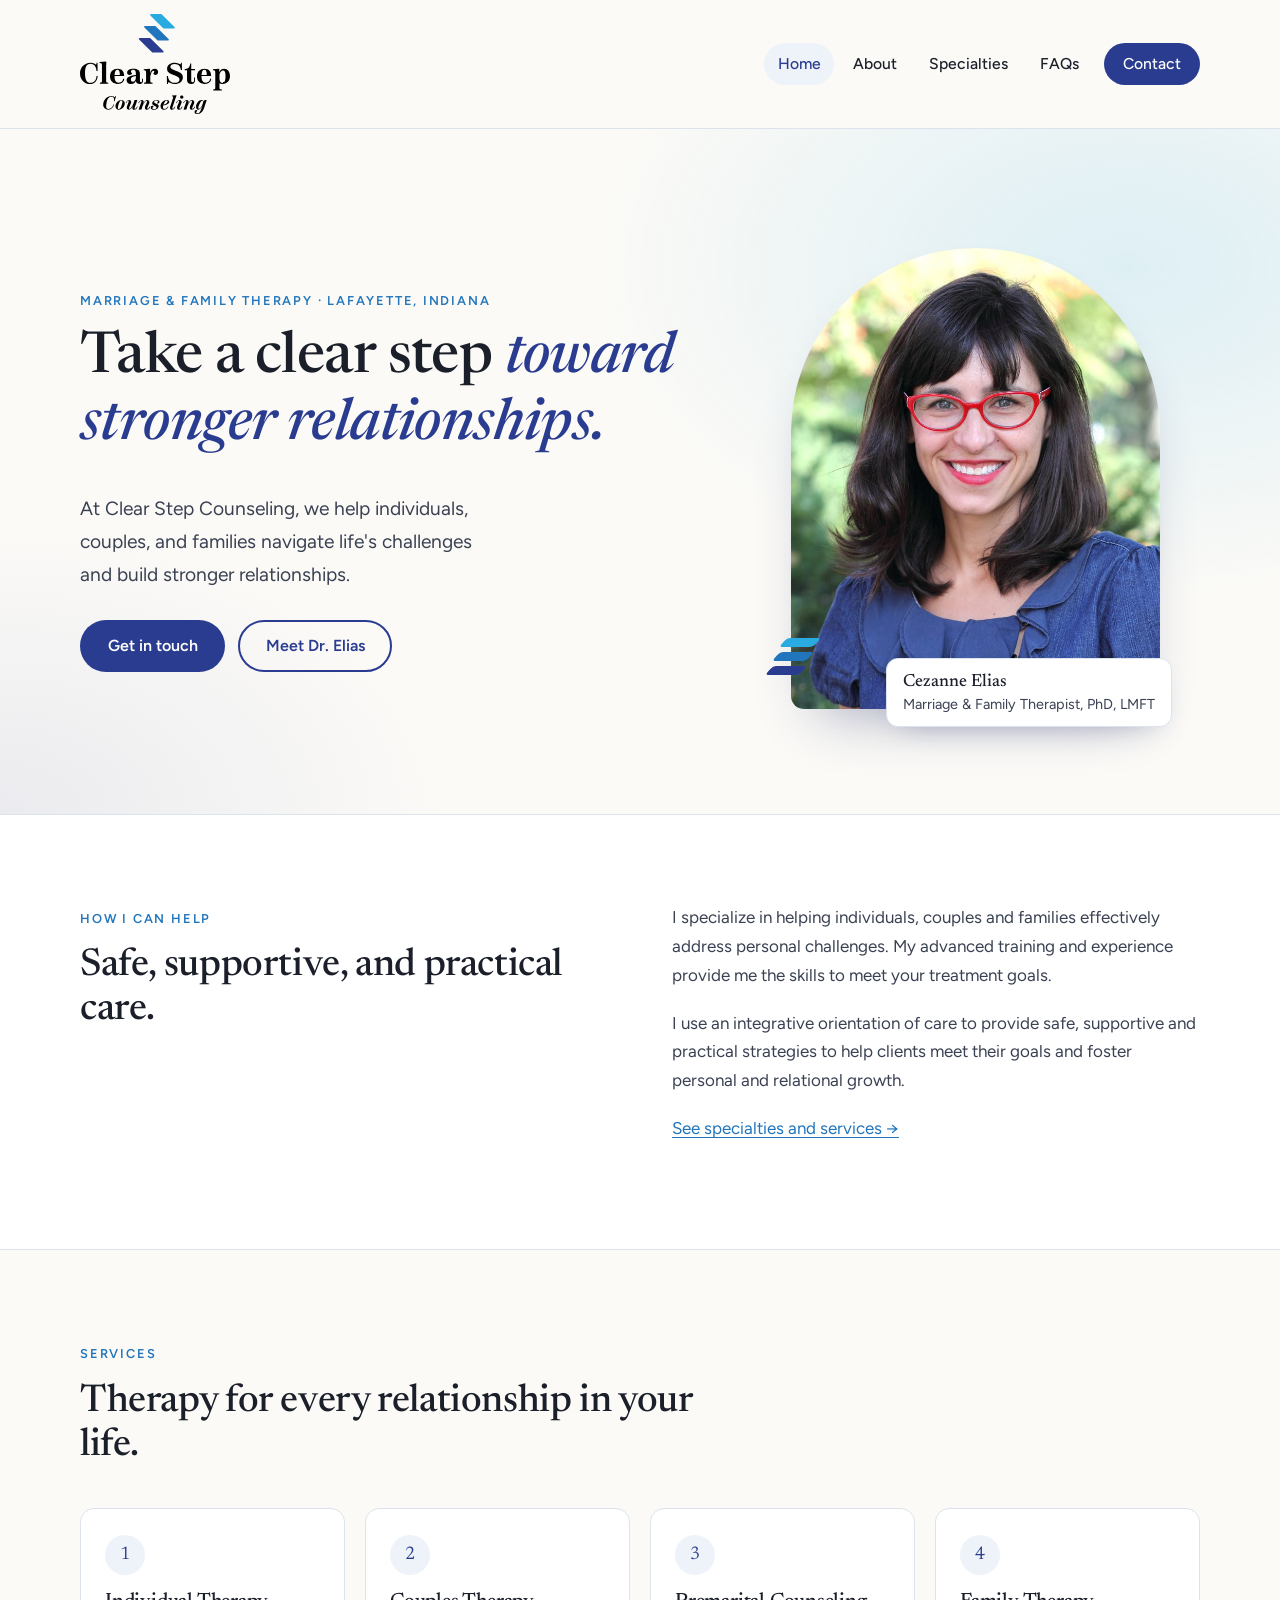
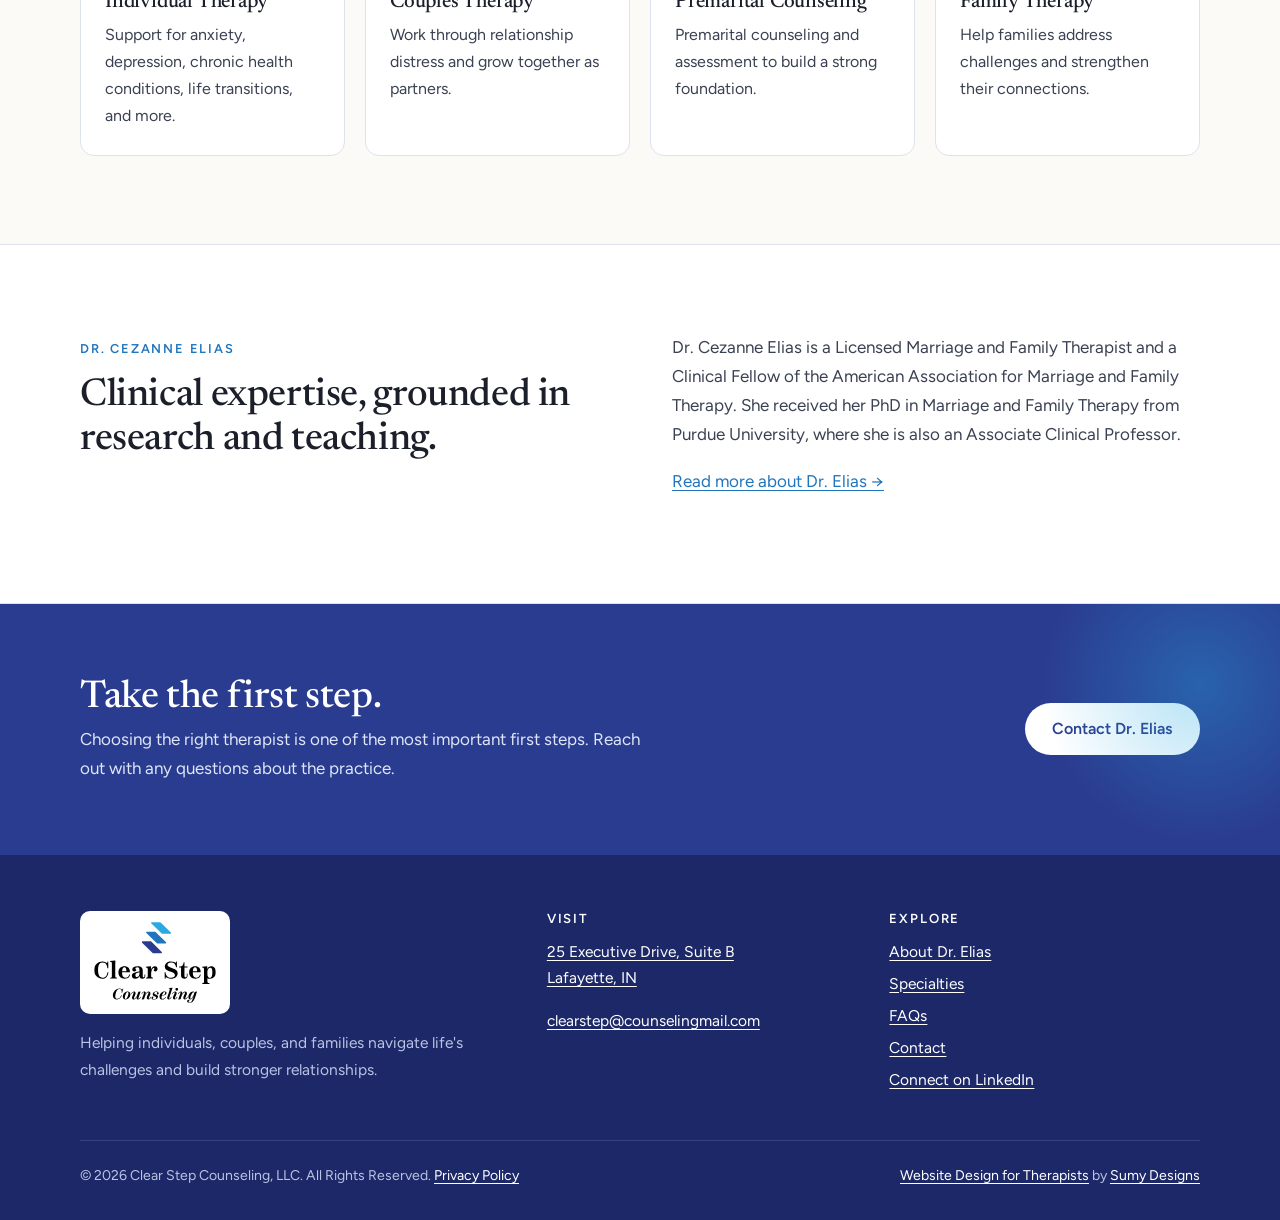
==== public/index.html @ a97df27d "Redesign Clear Step Counseling as multi-page static site Split the one-page site into Home, About, S" ====
<!DOCTYPE html>
<html lang="en">
<head>
<meta charset="utf-8">
<meta name="viewport" content="width=device-width, initial-scale=1">
<title>Clear Step Counseling, LLC | Cezanne Elias, PhD, LMFT | Lafayette, IN</title>
<meta name="description" content="Clear Step Counseling helps individuals, couples, and families in Lafayette, Indiana navigate life's challenges and build stronger relationships. Dr. Cezanne Elias, PhD, LMFT.">
<link rel="canonical" href="https://clearstepcounseling.com/">
<meta property="og:title" content="Clear Step Counseling, LLC | Cezanne Elias, PhD, LMFT | Lafayette, IN">
<meta property="og:description" content="Clear Step Counseling helps individuals, couples, and families in Lafayette, Indiana navigate life's challenges and build stronger relationships. Dr. Cezanne Elias, PhD, LMFT.">
<meta property="og:type" content="website">
<meta property="og:url" content="https://clearstepcounseling.com/">
<meta property="og:image" content="https://clearstepcounseling.com/images/dr-cezanne-elias.jpg">
<link rel="icon" href="images/favicon.svg" type="image/svg+xml">
<link rel="preconnect" href="https://fonts.googleapis.com">
<link rel="preconnect" href="https://fonts.gstatic.com" crossorigin>
<link href="https://fonts.googleapis.com/css2?family=Figtree:wght@400;500;600&family=Newsreader:ital,opsz,wght@0,6..72,400;0,6..72,500;1,6..72,400;1,6..72,500&display=swap" rel="stylesheet">
<link rel="stylesheet" href="css/styles.css">
</head>
<body>
<a class="skip-link" href="#main">Skip to content</a>
<header class="site-header">
  <div class="wrap header-inner">
    <a class="brand" href="./"><img src="images/clear-step-logo.svg" alt="Clear Step Counseling" width="150" height="101"></a>
    <button class="nav-toggle" aria-expanded="false" aria-controls="site-nav" aria-label="Open menu"><span></span><span></span><span></span></button>
    <nav class="site-nav" id="site-nav" aria-label="Main">
      <ul>
        <li><a href="./" aria-current="page">Home</a></li>
        <li><a href="about/">About</a></li>
        <li><a href="specialties/">Specialties</a></li>
        <li><a href="faqs/">FAQs</a></li>
        <li class="nav-cta"><a href="contact/">Contact</a></li>
      </ul>
    </nav>
  </div>
</header>
<main id="main">
<section class="hero">
  <div class="wrap hero-grid">
    <div>
      <span class="eyebrow">Marriage &amp; Family Therapy &middot; Lafayette, Indiana</span>
      <h1>Take a clear step <em>toward stronger relationships.</em></h1>
      <p class="lede">At Clear Step Counseling, we help individuals, couples, and families navigate life's challenges and build stronger relationships.</p>
      <div class="hero-actions">
        <a class="btn btn-primary" href="contact/">Get in touch</a>
        <a class="btn btn-ghost" href="about/">Meet Dr. Elias</a>
      </div>
    </div>
    <figure class="hero-photo">
      <img src="images/dr-cezanne-elias.jpg" alt="Dr. Cezanne Elias" width="718" height="960">
      <span class="steps" aria-hidden="true"><i></i><i></i><i></i></span>
      <figcaption><strong>Cezanne Elias</strong>Marriage &amp; Family Therapist, PhD, LMFT</figcaption>
    </figure>
  </div>
</section>

<section class="section section-alt">
  <div class="wrap two-col">
    <div>
      <span class="eyebrow">How I can help</span>
      <h2>Safe, supportive, and practical care.</h2>
    </div>
    <div class="prose">
      <p>I specialize in helping individuals, couples and families effectively address personal challenges. My advanced training and experience provide me the skills to meet your treatment goals.</p>
      <p>I use an integrative orientation of care to provide safe, supportive and practical strategies to help clients meet their goals and foster personal and relational growth.</p>
      <p><a href="specialties/">See specialties and services &rarr;</a></p>
    </div>
  </div>
</section>

<section class="section">
  <div class="wrap">
    <div class="section-head">
      <span class="eyebrow">Services</span>
      <h2>Therapy for every relationship in your life.</h2>
    </div>
    <div class="cards">
      <div class="card"><span class="num">1</span><h3>Individual Therapy</h3><p>Support for anxiety, depression, chronic health conditions, life transitions, and more.</p></div>
      <div class="card"><span class="num">2</span><h3>Couples Therapy</h3><p>Work through relationship distress and grow together as partners.</p></div>
      <div class="card"><span class="num">3</span><h3>Premarital Counseling</h3><p>Premarital counseling and assessment to build a strong foundation.</p></div>
      <div class="card"><span class="num">4</span><h3>Family Therapy</h3><p>Help families address challenges and strengthen their connections.</p></div>
    </div>
  </div>
</section>

<section class="section section-alt">
  <div class="wrap two-col">
    <div>
      <span class="eyebrow">Dr. Cezanne Elias</span>
      <h2>Clinical expertise, grounded in research and teaching.</h2>
    </div>
    <div class="prose">
      <p>Dr. Cezanne Elias is a Licensed Marriage and Family Therapist and a Clinical Fellow of the American Association for Marriage and Family Therapy. She received her PhD in Marriage and Family Therapy from Purdue University, where she is also an Associate Clinical Professor.</p>
      <p><a href="about/">Read more about Dr. Elias &rarr;</a></p>
    </div>
  </div>
</section>

<section class="cta-band">
  <div class="wrap">
    <div>
      <h2>Take the first step.</h2>
      <p>Choosing the right therapist is one of the most important first steps. Reach out with any questions about the practice.</p>
    </div>
    <a class="btn btn-light" href="contact/">Contact Dr. Elias</a>
  </div>
</section>
</main>
<footer class="site-footer">
  <div class="wrap">
    <div class="footer-grid">
      <div class="footer-brand">
        <img src="images/clear-step-logo.svg" alt="Clear Step Counseling" width="150" height="101">
        <p>Helping individuals, couples, and families navigate life's challenges and build stronger relationships.</p>
      </div>
      <div>
        <h3>Visit</h3>
        <p><a href="https://www.google.com/maps/search/?api=1&query=25+Executive+Drive+Suite+B+Lafayette+IN" target="_blank" rel="noopener">25 Executive Drive, Suite B<br>Lafayette, IN</a></p>
        <p><a href="mailto:clearstep@counselingmail.com">clearstep@counselingmail.com</a></p>
      </div>
      <div>
        <h3>Explore</h3>
        <ul>
          <li><a href="about/">About Dr. Elias</a></li>
          <li><a href="specialties/">Specialties</a></li>
          <li><a href="faqs/">FAQs</a></li>
          <li><a href="contact/">Contact</a></li>
          <li><a href="https://www.linkedin.com/in/cezanne-elias-a9b9626/" target="_blank" rel="noopener">Connect on LinkedIn</a></li>
        </ul>
      </div>
    </div>
    <div class="footer-bottom">
      <span>&copy; <span data-year>2026</span> Clear Step Counseling, LLC. All Rights Reserved. <a href="privacy-policy/">Privacy Policy</a></span>
      <span><a href="https://www.sumydesigns.com/website-design-for-therapists/">Website Design for Therapists</a> by <a href="https://www.sumydesigns.com/">Sumy Designs</a></span>
    </div>
  </div>
</footer>
<script>
(function () {
  var btn = document.querySelector('.nav-toggle'), nav = document.getElementById('site-nav');
  btn.addEventListener('click', function () {
    var open = nav.classList.toggle('open');
    btn.setAttribute('aria-expanded', open);
    btn.setAttribute('aria-label', open ? 'Close menu' : 'Open menu');
  });
  var y = document.querySelector('[data-year]'); if (y) y.textContent = new Date().getFullYear();
})();
</script>
</body>
</html>
---- public/css/styles.css ----
/* Clear Step Counseling — site styles */
:root {
  --navy: #2a3c90;
  --navy-deep: #1c2867;
  --blue: #2075bc;
  --sky: #29aae1;
  --ink: #1b1f2a;
  --text: #3a4152;
  --muted: #667085;
  --paper: #fbfaf7;
  --mist: #eef3f9;
  --line: #dde3ec;
  --white: #fff;
  --serif: "Newsreader", Georgia, "Times New Roman", serif;
  --sans: "Figtree", system-ui, -apple-system, "Segoe UI", sans-serif;
  --radius: 14px;
  --wrap: 1120px;
}

*, *::before, *::after { box-sizing: border-box; }
html { scroll-behavior: smooth; }
body {
  margin: 0;
  font-family: var(--sans);
  font-size: 1.0625rem;
  line-height: 1.7;
  color: var(--text);
  background: var(--paper);
  -webkit-font-smoothing: antialiased;
}
img { max-width: 100%; height: auto; display: block; }
a { color: var(--blue); text-underline-offset: 3px; }
a:hover { color: var(--navy); }
h1, h2, h3 {
  font-family: var(--serif);
  color: var(--ink);
  font-weight: 500;
  line-height: 1.15;
  margin: 0 0 .6em;
  letter-spacing: -0.01em;
}
h1 { font-size: clamp(2.3rem, 4.6vw, 3.6rem); }
h2 { font-size: clamp(1.8rem, 3vw, 2.5rem); }
h3 { font-size: 1.4rem; }
p { margin: 0 0 1.1em; }
:focus-visible { outline: 3px solid var(--sky); outline-offset: 3px; border-radius: 4px; }

.wrap { width: min(var(--wrap), 100% - 2.5rem); margin-inline: auto; }
.skip-link {
  position: absolute; left: -999px; top: 0; z-index: 100;
  background: var(--navy); color: #fff; padding: .6rem 1rem;
}
.skip-link:focus { left: 1rem; top: 1rem; }

.eyebrow {
  display: inline-block;
  font-size: .8rem; font-weight: 600;
  letter-spacing: .14em; text-transform: uppercase;
  color: var(--blue);
  margin-bottom: .9rem;
}

/* Buttons */
.btn {
  display: inline-flex; align-items: center; gap: .5rem;
  font: 600 1rem/1 var(--sans);
  padding: 1rem 1.6rem;
  border-radius: 999px;
  text-decoration: none;
  border: 2px solid transparent;
  cursor: pointer;
  transition: background .2s, color .2s, border-color .2s, transform .2s;
}
.btn-primary { background: var(--navy); color: #fff; }
.btn-primary:hover { background: var(--navy-deep); color: #fff; transform: translateY(-1px); }
.btn-ghost { border-color: var(--navy); color: var(--navy); background: transparent; }
.btn-ghost:hover { background: var(--navy); color: #fff; }
.btn-light { background: #fff; color: var(--navy); }
.btn-light:hover { background: var(--mist); color: var(--navy-deep); }

/* Header */
.site-header {
  position: sticky; top: 0; z-index: 50;
  background: rgba(251, 250, 247, .94);
  backdrop-filter: blur(8px);
  border-bottom: 1px solid var(--line);
}
.header-inner {
  display: flex; align-items: center; justify-content: space-between;
  gap: 1.5rem; padding-block: .85rem;
}
.brand img { width: 150px; }
.nav-toggle {
  display: none;
  background: none; border: 1px solid var(--line); border-radius: 10px;
  padding: .55rem .7rem; cursor: pointer; color: var(--navy);
}
.nav-toggle span { display: block; width: 22px; height: 2px; background: currentColor; margin: 4px 0; }
.site-nav ul { list-style: none; margin: 0; padding: 0; display: flex; align-items: center; gap: .3rem; }
.site-nav a {
  display: block; padding: .5rem .85rem; border-radius: 999px;
  font-weight: 500; font-size: .98rem; color: var(--ink); text-decoration: none;
}
.site-nav a:hover { background: var(--mist); color: var(--navy); }
.site-nav a[aria-current="page"] { color: var(--navy); background: var(--mist); }
.site-nav .nav-cta a { background: var(--navy); color: #fff; margin-left: .4rem; padding-inline: 1.2rem; }
.site-nav .nav-cta a:hover, .site-nav .nav-cta a[aria-current="page"] { background: var(--navy-deep); color: #fff; }

@media (max-width: 860px) {
  .brand img { width: 128px; }
  .nav-toggle { display: block; }
  .site-nav {
    position: absolute; left: 0; right: 0; top: 100%;
    background: var(--paper); border-bottom: 1px solid var(--line);
    display: none;
  }
  .site-nav.open { display: block; }
  .site-nav ul { flex-direction: column; align-items: stretch; padding: .75rem 1.25rem 1.25rem; gap: .2rem; }
  .site-nav a { padding: .8rem 1rem; }
  .site-nav .nav-cta a { margin: .4rem 0 0; text-align: center; }
}

/* Steps motif — echoes the three bars in the logo */
.steps {
  display: inline-flex; flex-direction: column; gap: 5px;
}
.steps i {
  display: block; width: 34px; height: 9px; border-radius: 3px;
  transform: skewX(-42deg);
}
.steps i:nth-child(1) { background: var(--sky); margin-left: 14px; }
.steps i:nth-child(2) { background: var(--blue); margin-left: 7px; }
.steps i:nth-child(3) { background: var(--navy); }

/* Hero */
.hero {
  position: relative; overflow: hidden;
  padding: clamp(3.5rem, 8vw, 6.5rem) 0 clamp(3.5rem, 7vw, 5.5rem);
}
.hero::before {
  content: ""; position: absolute; inset: 0;
  background:
    radial-gradient(60% 70% at 88% 20%, rgba(41, 170, 225, .14), transparent 70%),
    radial-gradient(50% 60% at 0% 100%, rgba(42, 60, 144, .08), transparent 70%);
  pointer-events: none;
}
.hero-grid {
  position: relative;
  display: grid; grid-template-columns: 1.15fr .85fr;
  gap: clamp(2rem, 5vw, 4.5rem); align-items: center;
}
.hero h1 em { font-style: italic; color: var(--navy); }
.hero .lede { font-size: 1.2rem; max-width: 34ch; color: var(--text); }
.hero-actions { display: flex; flex-wrap: wrap; gap: .8rem; margin-top: 1.8rem; }
.hero-photo { position: relative; }
.hero-photo img {
  border-radius: 200px 200px var(--radius) var(--radius);
  aspect-ratio: 4 / 5; object-fit: cover; width: 100%;
  box-shadow: 0 30px 60px -30px rgba(28, 40, 103, .45);
}
.hero-photo .steps { position: absolute; left: -22px; bottom: 34px; }
.hero-photo figcaption {
  position: absolute; right: -12px; bottom: -18px;
  background: #fff; border: 1px solid var(--line); border-radius: 12px;
  padding: .75rem 1rem; font-size: .9rem; line-height: 1.35;
  box-shadow: 0 12px 30px -16px rgba(28, 40, 103, .35);
}
.hero-photo figcaption strong { display: block; color: var(--ink); font-family: var(--serif); font-size: 1.1rem; font-weight: 500; }
@media (max-width: 860px) {
  .hero-grid { grid-template-columns: 1fr; }
  .hero-photo { max-width: 380px; margin: 1rem auto 1.5rem; }
}

/* Page header (interior pages) */
.page-head {
  padding: clamp(3rem, 6vw, 4.5rem) 0 clamp(2rem, 4vw, 3rem);
  background: linear-gradient(180deg, var(--mist), var(--paper));
  border-bottom: 1px solid var(--line);
}
.page-head p { max-width: 60ch; font-size: 1.15rem; margin: 0; }

/* Sections */
.section { padding: clamp(3.5rem, 7vw, 5.5rem) 0; }
.section-alt { background: var(--white); border-block: 1px solid var(--line); }
.section-head { max-width: 640px; margin-bottom: 2.5rem; }
.prose { max-width: 68ch; }
.prose ul { padding-left: 1.2em; }

.two-col { display: grid; grid-template-columns: 1fr 1fr; gap: clamp(2rem, 5vw, 4rem); align-items: start; }
@media (max-width: 800px) { .two-col { grid-template-columns: 1fr; } }

/* Cards */
.cards { display: grid; grid-template-columns: repeat(auto-fit, minmax(230px, 1fr)); gap: 1.25rem; }
.card {
  background: var(--white); border: 1px solid var(--line); border-radius: var(--radius);
  padding: 1.6rem 1.5rem;
}
.section-alt .card { background: var(--paper); }
.card h3 { font-size: 1.3rem; margin-bottom: .4rem; }
.card p { margin: 0; font-size: 1rem; }
.card .num {
  display: inline-grid; place-items: center;
  width: 40px; height: 40px; border-radius: 50%;
  background: var(--mist); color: var(--navy);
  font-family: var(--serif); font-size: 1.15rem; margin-bottom: 1rem;
}

.pill-list { list-style: none; padding: 0; margin: 0; display: flex; flex-wrap: wrap; gap: .6rem; }
.pill-list li {
  background: var(--white); border: 1px solid var(--line); color: var(--ink);
  border-radius: 999px; padding: .55rem 1.1rem; font-weight: 500;
}
.section-alt .pill-list li { background: var(--paper); }

/* Credential lists */
.cred { list-style: none; padding: 0; margin: 0; }
.cred li { padding: .9rem 0; border-bottom: 1px solid var(--line); }
.cred li:last-child { border-bottom: 0; }
.cred strong { display: block; color: var(--ink); font-weight: 600; }
.cred span { color: var(--muted); font-size: .97rem; }
.cred .yr { display: inline-block; min-width: 7.5rem; color: var(--blue); font-weight: 600; font-size: .9rem; }

.about-photo img { border-radius: var(--radius); box-shadow: 0 24px 50px -28px rgba(28, 40, 103, .5); }

/* FAQ */
.faq { max-width: 780px; }
.faq details {
  background: var(--white); border: 1px solid var(--line); border-radius: var(--radius);
  margin-bottom: .8rem; padding: 0 1.4rem;
}
.faq summary {
  list-style: none; cursor: pointer;
  display: flex; justify-content: space-between; align-items: center; gap: 1rem;
  padding: 1.2rem 0; font-family: var(--serif); font-size: 1.3rem; color: var(--ink);
}
.faq summary::-webkit-details-marker { display: none; }
.faq summary::after {
  content: "+"; font-family: var(--sans); font-size: 1.5rem; line-height: 1; color: var(--blue);
  transition: transform .2s;
}
.faq details[open] summary::after { transform: rotate(45deg); }
.faq .answer { padding-bottom: 1.2rem; }
.faq .answer ul { margin: 0; padding-left: 1.2em; }

/* CTA band */
.cta-band {
  background: var(--navy); color: #dfe6f7;
  padding: clamp(3rem, 6vw, 4.5rem) 0;
  position: relative; overflow: hidden;
}
.cta-band::after {
  content: ""; position: absolute; right: -80px; top: -80px; width: 320px; height: 320px;
  border-radius: 50%; background: radial-gradient(circle, rgba(41, 170, 225, .35), transparent 70%);
}
.cta-band .wrap { position: relative; display: flex; flex-wrap: wrap; align-items: center; justify-content: space-between; gap: 1.5rem; }
.cta-band h2 { color: #fff; margin-bottom: .3rem; }
.cta-band p { margin: 0; max-width: 52ch; }

/* Contact */
.contact-grid { display: grid; grid-template-columns: 1.3fr .7fr; gap: clamp(2rem, 5vw, 4rem); align-items: start; }
@media (max-width: 860px) { .contact-grid { grid-template-columns: 1fr; } }
.form-card { background: var(--white); border: 1px solid var(--line); border-radius: var(--radius); padding: clamp(1.5rem, 4vw, 2.4rem); }
.form-row { display: grid; grid-template-columns: 1fr 1fr; gap: 1rem; }
@media (max-width: 560px) { .form-row { grid-template-columns: 1fr; } }
.field { margin-bottom: 1.1rem; }
.field label { display: block; font-weight: 600; color: var(--ink); font-size: .95rem; margin-bottom: .35rem; }
.field .req { color: var(--blue); }
.field input, .field textarea {
  width: 100%; font: inherit; color: var(--ink);
  background: var(--paper); border: 1px solid var(--line); border-radius: 10px;
  padding: .8rem .95rem;
}
.field input:focus, .field textarea:focus { outline: none; border-color: var(--blue); box-shadow: 0 0 0 3px rgba(32, 117, 188, .18); }
.field textarea { min-height: 150px; resize: vertical; }
.form-note { font-size: .92rem; color: var(--muted); margin: .2rem 0 1.2rem; }
.hp { position: absolute !important; left: -5000px !important; }
.info-list { list-style: none; padding: 0; margin: 0; }
.info-list li { padding: 1.1rem 0; border-bottom: 1px solid var(--line); }
.info-list li:first-child { padding-top: 0; }
.info-list .label { display: block; font-size: .8rem; font-weight: 600; letter-spacing: .12em; text-transform: uppercase; color: var(--muted); margin-bottom: .2rem; }
.crisis {
  margin-top: 1.5rem; padding: 1rem 1.2rem; border-radius: 12px;
  background: var(--mist); font-size: .95rem;
}

/* Footer */
.site-footer { background: var(--navy-deep); color: #b9c3e3; padding: 3.5rem 0 2rem; font-size: .97rem; }
.site-footer a { color: #fff; }
.site-footer a:hover { color: var(--sky); }
.footer-grid { display: grid; grid-template-columns: 1.4fr 1fr 1fr; gap: 2rem; }
@media (max-width: 760px) { .footer-grid { grid-template-columns: 1fr; } }
.footer-brand img { width: 150px; background: #fff; padding: .7rem .9rem; border-radius: 10px; margin-bottom: 1rem; }
.site-footer h3 { color: #fff; font-family: var(--sans); font-size: .82rem; font-weight: 600; letter-spacing: .14em; text-transform: uppercase; margin-bottom: .8rem; }
.site-footer ul { list-style: none; margin: 0; padding: 0; }
.site-footer li { margin-bottom: .35rem; }
.footer-bottom {
  margin-top: 2.5rem; padding-top: 1.4rem; border-top: 1px solid rgba(255, 255, 255, .12);
  display: flex; flex-wrap: wrap; gap: .5rem 1.5rem; justify-content: space-between; font-size: .88rem;
}
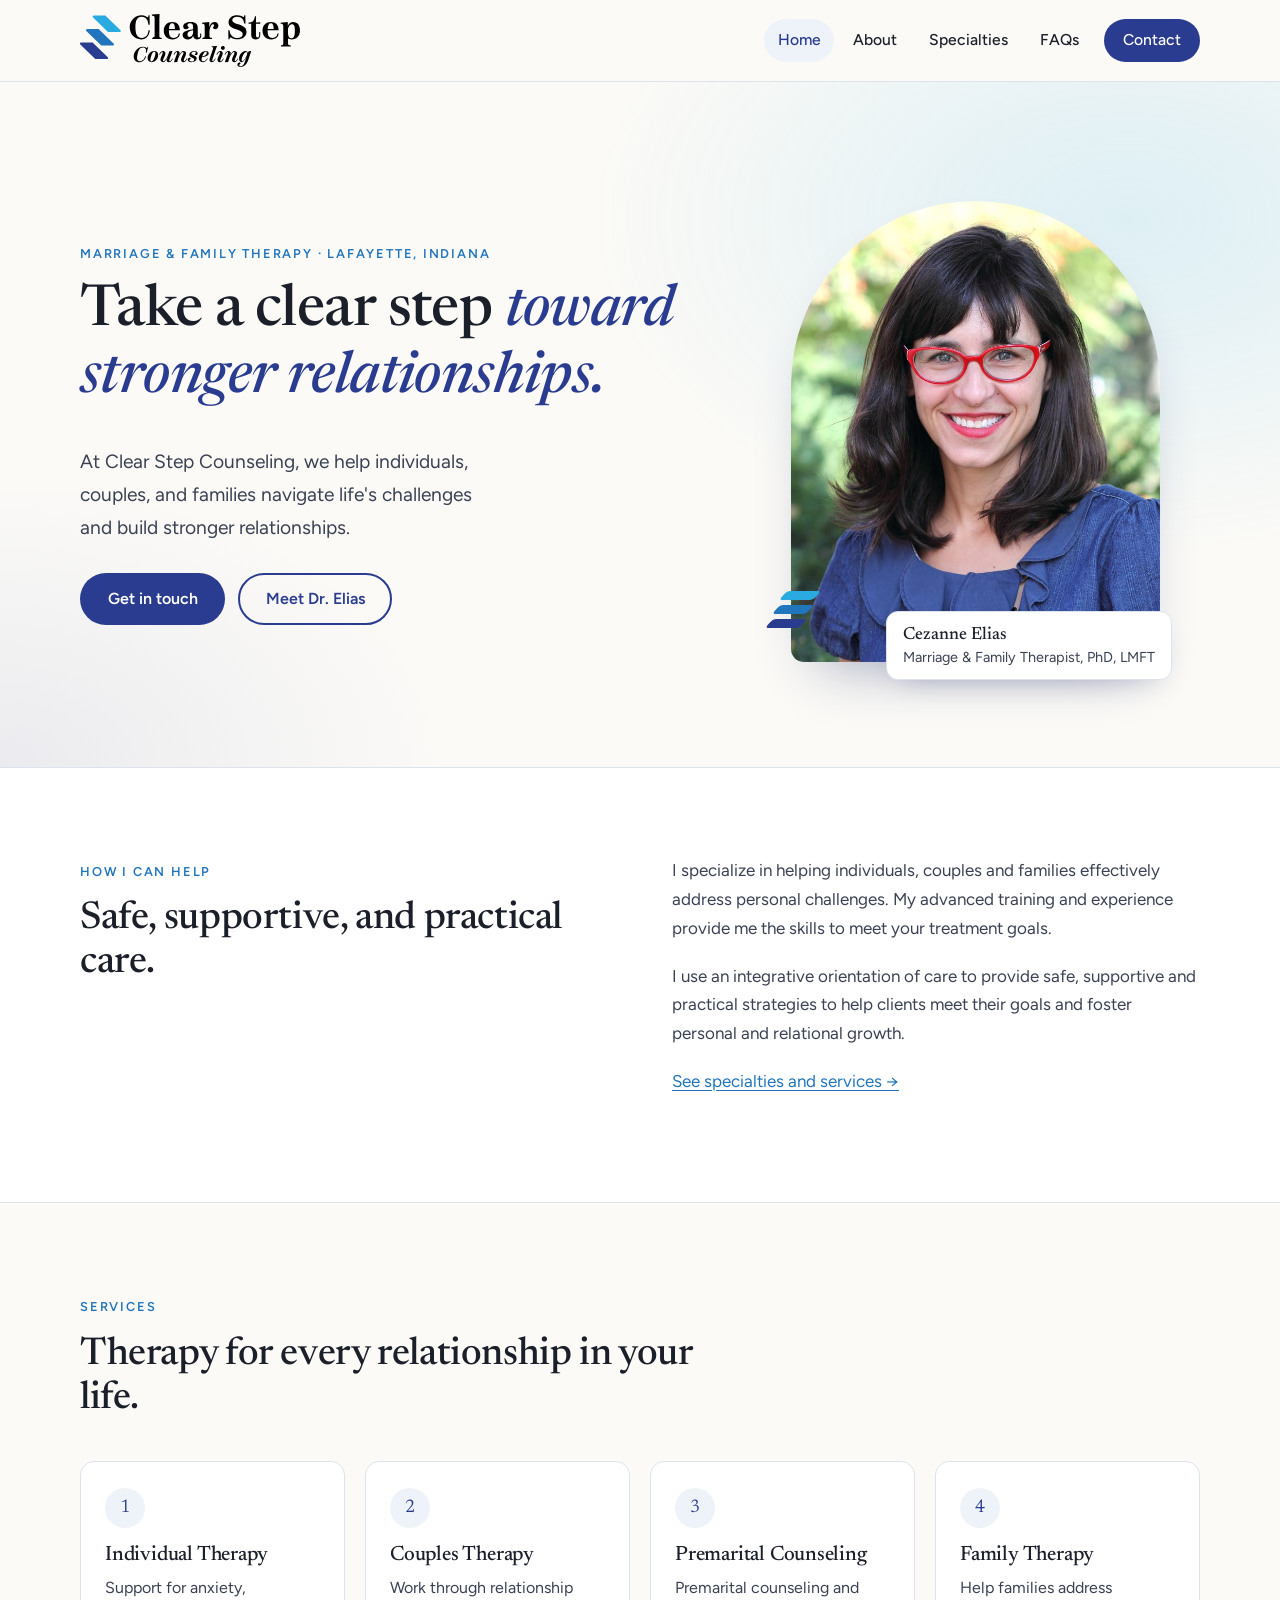
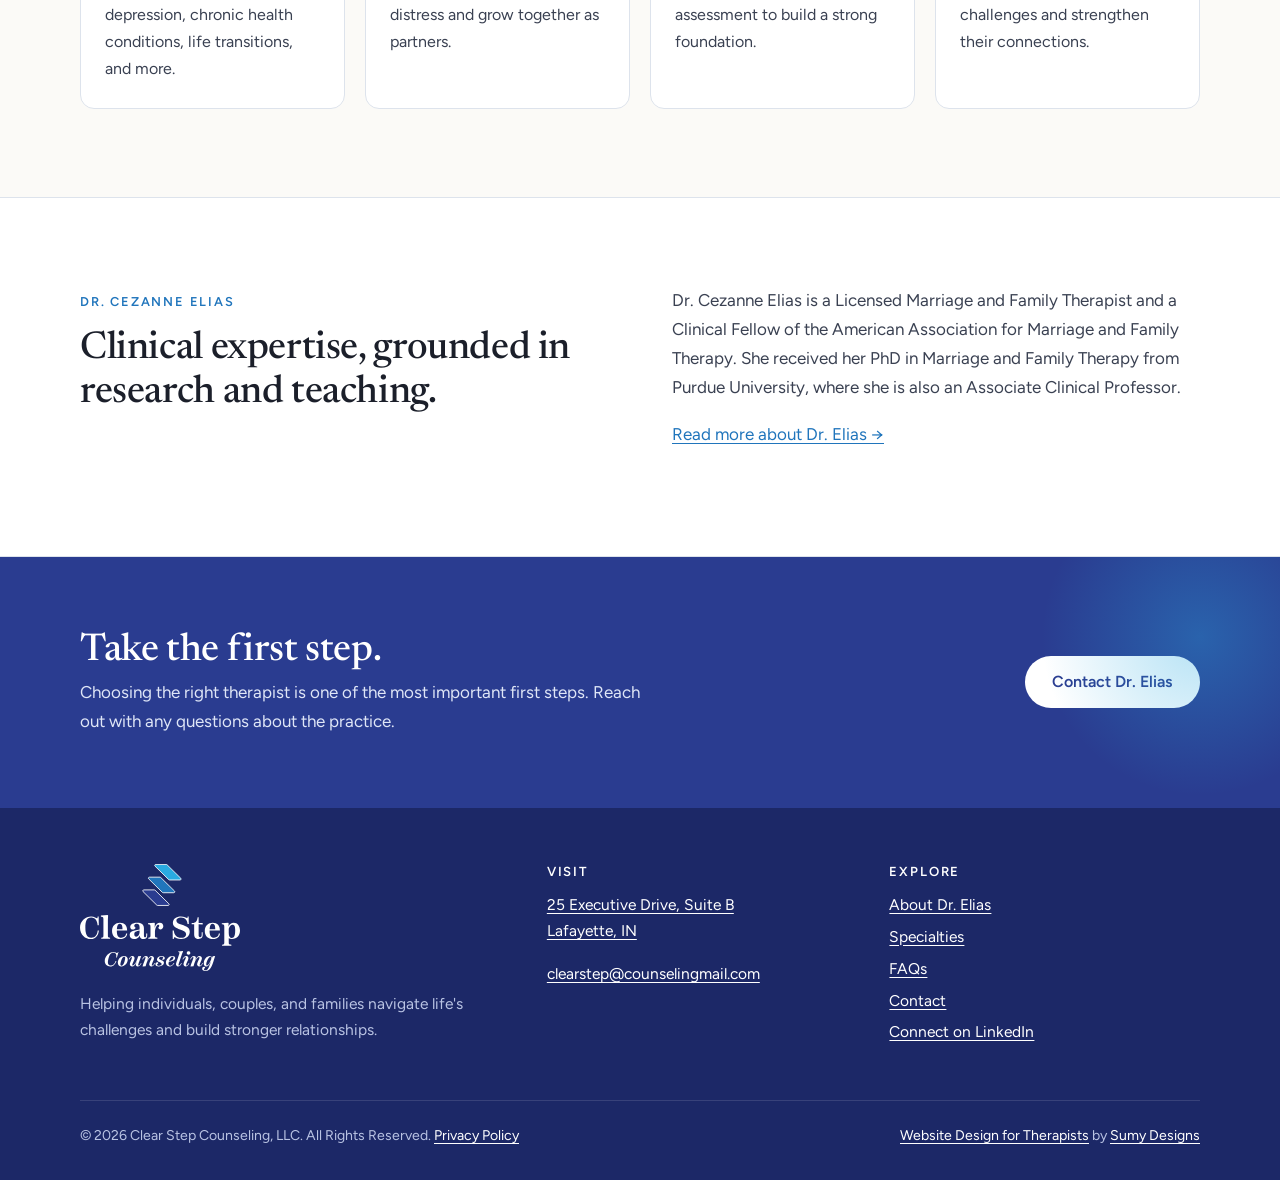
==== commit 50b5d2c1: "Use horizontal logo in header and reversed logo in footer Co-Authored-By: Claude Opus 5.5 <noreply@a" ====
--- a/public/index.html
+++ b/public/index.html
@@ -21,7 +21,7 @@
 <a class="skip-link" href="#main">Skip to content</a>
 <header class="site-header">
   <div class="wrap header-inner">
-    <a class="brand" href="./"><img src="images/clear-step-logo.svg" alt="Clear Step Counseling" width="150" height="101"></a>
+    <a class="brand" href="./"><img src="images/clear-step-logo-horizontal.svg" alt="Clear Step Counseling" width="220" height="54"></a>
     <button class="nav-toggle" aria-expanded="false" aria-controls="site-nav" aria-label="Open menu"><span></span><span></span><span></span></button>
     <nav class="site-nav" id="site-nav" aria-label="Main">
       <ul>
@@ -110,7 +110,7 @@
   <div class="wrap">
     <div class="footer-grid">
       <div class="footer-brand">
-        <img src="images/clear-step-logo.svg" alt="Clear Step Counseling" width="150" height="101">
+        <img src="images/clear-step-logo-reversed.svg" alt="Clear Step Counseling" width="160" height="108">
         <p>Helping individuals, couples, and families navigate life's challenges and build stronger relationships.</p>
       </div>
       <div>
--- a/public/css/styles.css
+++ b/public/css/styles.css
@@ -89,7 +89,7 @@
   display: flex; align-items: center; justify-content: space-between;
   gap: 1.5rem; padding-block: .85rem;
 }
-.brand img { width: 150px; }
+.brand img { width: 220px; }
 .nav-toggle {
   display: none;
   background: none; border: 1px solid var(--line); border-radius: 10px;
@@ -107,7 +107,7 @@
 .site-nav .nav-cta a:hover, .site-nav .nav-cta a[aria-current="page"] { background: var(--navy-deep); color: #fff; }
 
 @media (max-width: 860px) {
-  .brand img { width: 128px; }
+  .brand img { width: 180px; }
   .nav-toggle { display: block; }
   .site-nav {
     position: absolute; left: 0; right: 0; top: 100%;
@@ -289,7 +289,7 @@
 .site-footer a:hover { color: var(--sky); }
 .footer-grid { display: grid; grid-template-columns: 1.4fr 1fr 1fr; gap: 2rem; }
 @media (max-width: 760px) { .footer-grid { grid-template-columns: 1fr; } }
-.footer-brand img { width: 150px; background: #fff; padding: .7rem .9rem; border-radius: 10px; margin-bottom: 1rem; }
+.footer-brand img { width: 160px; margin-bottom: 1.2rem; }
 .site-footer h3 { color: #fff; font-family: var(--sans); font-size: .82rem; font-weight: 600; letter-spacing: .14em; text-transform: uppercase; margin-bottom: .8rem; }
 .site-footer ul { list-style: none; margin: 0; padding: 0; }
 .site-footer li { margin-bottom: .35rem; }
